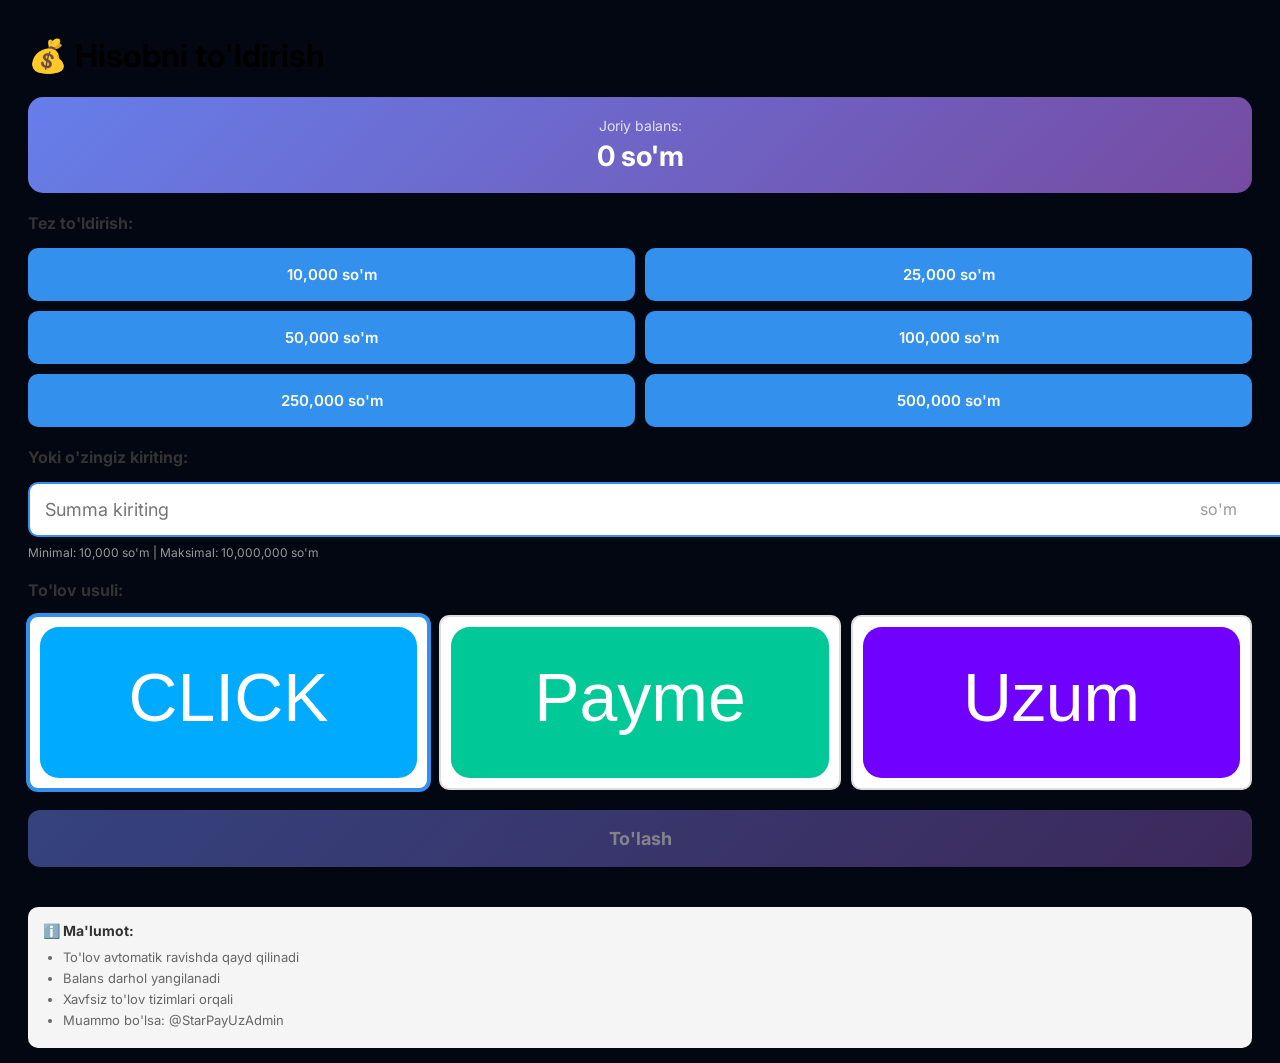
==== webapp/balance.html @ 5ebf3715 "Add automatic balance top-up system" ====
<!DOCTYPE html>
<html lang="uz">
<head>
    <meta charset="UTF-8">
    <meta name="viewport" content="width=device-width, initial-scale=1.0">
    <title>Hisobni to'ldirish - StarPayUz</title>
    <link rel="stylesheet" href="css/style.css">
    <script src="https://telegram.org/js/telegram-web-app.js"></script>
</head>
<body>
    <div class="container">
        <div class="header">
            <h1>💰 Hisobni to'ldirish</h1>
            <div class="balance-display">
                <span class="balance-label">Joriy balans:</span>
                <span class="balance-value" id="currentBalance">0 so'm</span>
            </div>
        </div>

        <div class="content">
            <div class="quick-amounts">
                <h3>Tez to'ldirish:</h3>
                <div class="amount-buttons">
                    <button class="amount-btn" data-amount="10000">10,000 so'm</button>
                    <button class="amount-btn" data-amount="25000">25,000 so'm</button>
                    <button class="amount-btn" data-amount="50000">50,000 so'm</button>
                    <button class="amount-btn" data-amount="100000">100,000 so'm</button>
                    <button class="amount-btn" data-amount="250000">250,000 so'm</button>
                    <button class="amount-btn" data-amount="500000">500,000 so'm</button>
                </div>
            </div>

            <div class="custom-amount">
                <h3>Yoki o'zingiz kiriting:</h3>
                <div class="input-group">
                    <input 
                        type="number" 
                        id="customAmount" 
                        placeholder="Summa kiriting"
                        min="10000"
                        max="10000000"
                        step="1000"
                    >
                    <span class="input-suffix">so'm</span>
                </div>
                <div class="input-hint">
                    Minimal: 10,000 so'm | Maksimal: 10,000,000 so'm
                </div>
            </div>

            <div class="payment-methods">
                <h3>To'lov usuli:</h3>
                <div class="method-buttons">
                    <button class="method-btn active" data-method="click">
                        <img src="data:image/svg+xml,%3Csvg xmlns='http://www.w3.org/2000/svg' viewBox='0 0 100 40'%3E%3Crect fill='%2300AAFF' width='100' height='40' rx='5'/%3E%3Ctext x='50' y='25' font-family='Arial' font-size='18' fill='white' text-anchor='middle'%3ECLICK%3C/text%3E%3C/svg%3E" alt="Click">
                    </button>
                    <button class="method-btn" data-method="payme">
                        <img src="data:image/svg+xml,%3Csvg xmlns='http://www.w3.org/2000/svg' viewBox='0 0 100 40'%3E%3Crect fill='%2300C896' width='100' height='40' rx='5'/%3E%3Ctext x='50' y='25' font-family='Arial' font-size='18' fill='white' text-anchor='middle'%3EPayme%3C/text%3E%3C/svg%3E" alt="Payme">
                    </button>
                    <button class="method-btn" data-method="uzum">
                        <img src="data:image/svg+xml,%3Csvg xmlns='http://www.w3.org/2000/svg' viewBox='0 0 100 40'%3E%3Crect fill='%237000FF' width='100' height='40' rx='5'/%3E%3Ctext x='50' y='25' font-family='Arial' font-size='18' fill='white' text-anchor='middle'%3EUzum%3C/text%3E%3C/svg%3E" alt="Uzum">
                    </button>
                </div>
            </div>

            <button class="submit-btn" id="submitBtn" disabled>
                To'lash
            </button>

            <div class="info-block">
                <h4>ℹ️ Ma'lumot:</h4>
                <ul>
                    <li>To'lov avtomatik ravishda qayd qilinadi</li>
                    <li>Balans darhol yangilanadi</li>
                    <li>Xavfsiz to'lov tizimlari orqali</li>
                    <li>Muammo bo'lsa: @StarPayUzAdmin</li>
                </ul>
            </div>
        </div>
    </div>

    <script src="js/common.js"></script>
    <script>
        let selectedAmount = 0;
        let selectedMethod = 'click';

        // Load balance
        loadUserBalance().then(balance => {
            document.getElementById('currentBalance').textContent = 
                balance.toLocaleString('uz-UZ') + ' so\'m';
        });

        // Quick amount buttons
        document.querySelectorAll('.amount-btn').forEach(btn => {
            btn.addEventListener('click', function() {
                document.querySelectorAll('.amount-btn').forEach(b => b.classList.remove('active'));
                this.classList.add('active');
                selectedAmount = parseInt(this.dataset.amount);
                document.getElementById('customAmount').value = '';
                updateSubmitButton();
            });
        });

        // Custom amount input
        document.getElementById('customAmount').addEventListener('input', function() {
            document.querySelectorAll('.amount-btn').forEach(b => b.classList.remove('active'));
            selectedAmount = parseInt(this.value) || 0;
            updateSubmitButton();
        });

        // Payment method buttons
        document.querySelectorAll('.method-btn').forEach(btn => {
            btn.addEventListener('click', function() {
                document.querySelectorAll('.method-btn').forEach(b => b.classList.remove('active'));
                this.classList.add('active');
                selectedMethod = this.dataset.method;
            });
        });

        function updateSubmitButton() {
            const btn = document.getElementById('submitBtn');
            if (selectedAmount >= 10000 && selectedAmount <= 10000000) {
                btn.disabled = false;
                btn.textContent = `${selectedAmount.toLocaleString('uz-UZ')} so'mni to'lash`;
            } else {
                btn.disabled = true;
                btn.textContent = 'To\'lash';
            }
        }

        // Submit payment
        document.getElementById('submitBtn').addEventListener('click', async function() {
            if (selectedAmount < 10000 || selectedAmount > 10000000) {
                tg.showAlert('Summa 10,000 dan 10,000,000 so\'m oralig\'ida bo\'lishi kerak');
                return;
            }

            this.disabled = true;
            this.textContent = 'Yuklanmoqda...';

            try {
                const orderId = 'topup_' + Date.now() + '_' + Math.random().toString(36).substr(2, 9);
                
                const response = await fetch(`${window.API_BASE}/api/payment/create`, {
                    method: 'POST',
                    headers: {
                        'Content-Type': 'application/json',
                        'X-Telegram-Init-Data': tg.initData
                    },
                    body: JSON.stringify({
                        amount: selectedAmount,
                        method: selectedMethod,
                        order_id: orderId,
                        telegram_id: tg.initDataUnsafe?.user?.id
                    })
                });

                const result = await response.json();

                if (result.ok && result.payment_url) {
                    // Open payment URL
                    tg.openLink(result.payment_url);
                    tg.showAlert('To\'lov sahifasi ochildi. To\'lovni amalga oshiring va botga qayting.');
                    tg.close();
                } else {
                    tg.showAlert(result.error || 'To\'lov yaratishda xatolik');
                    this.disabled = false;
                    updateSubmitButton();
                }
            } catch (error) {
                console.error('Payment error:', error);
                tg.showAlert('Xatolik yuz berdi. Iltimos qayta urinib ko\'ring.');
                this.disabled = false;
                updateSubmitButton();
            }
        });

        // Telegram WebApp styling
        tg.expand();
        tg.BackButton.show();
        tg.BackButton.onClick(() => tg.close());
    </script>

    <style>
        .balance-display {
            background: linear-gradient(135deg, #667eea 0%, #764ba2 100%);
            padding: 20px;
            border-radius: 15px;
            text-align: center;
            margin-bottom: 20px;
        }

        .balance-label {
            color: rgba(255, 255, 255, 0.8);
            font-size: 14px;
            display: block;
            margin-bottom: 5px;
        }

        .balance-value {
            color: white;
            font-size: 28px;
            font-weight: bold;
        }

        .quick-amounts h3,
        .custom-amount h3,
        .payment-methods h3 {
            margin: 20px 0 15px;
            font-size: 16px;
            color: var(--tg-theme-text-color, #333);
        }

        .amount-buttons {
            display: grid;
            grid-template-columns: repeat(2, 1fr);
            gap: 10px;
            margin-bottom: 20px;
        }

        .amount-btn {
            padding: 15px;
            background: var(--tg-theme-button-color, #3390ec);
            color: var(--tg-theme-button-text-color, white);
            border: 2px solid transparent;
            border-radius: 10px;
            font-size: 15px;
            font-weight: 600;
            cursor: pointer;
            transition: all 0.3s;
        }

        .amount-btn:active {
            transform: scale(0.95);
        }

        .amount-btn.active {
            background: var(--tg-theme-bg-color, white);
            color: var(--tg-theme-button-color, #3390ec);
            border-color: var(--tg-theme-button-color, #3390ec);
        }

        .input-group {
            position: relative;
            margin-bottom: 8px;
        }

        .input-group input {
            width: 100%;
            padding: 15px;
            padding-right: 70px;
            font-size: 18px;
            border: 2px solid var(--tg-theme-button-color, #3390ec);
            border-radius: 10px;
            background: var(--tg-theme-bg-color, white);
            color: var(--tg-theme-text-color, #333);
        }

        .input-suffix {
            position: absolute;
            right: 15px;
            top: 50%;
            transform: translateY(-50%);
            color: var(--tg-theme-hint-color, #999);
            font-size: 16px;
        }

        .input-hint {
            font-size: 12px;
            color: var(--tg-theme-hint-color, #999);
            margin-bottom: 20px;
        }

        .method-buttons {
            display: grid;
            grid-template-columns: repeat(3, 1fr);
            gap: 10px;
            margin-bottom: 20px;
        }

        .method-btn {
            padding: 10px;
            background: var(--tg-theme-bg-color, white);
            border: 2px solid var(--tg-theme-hint-color, #ddd);
            border-radius: 10px;
            cursor: pointer;
            transition: all 0.3s;
        }

        .method-btn img {
            width: 100%;
            height: auto;
            display: block;
        }

        .method-btn.active {
            border-color: var(--tg-theme-button-color, #3390ec);
            box-shadow: 0 0 0 2px var(--tg-theme-button-color, #3390ec);
        }

        .submit-btn {
            width: 100%;
            padding: 18px;
            background: linear-gradient(135deg, #667eea 0%, #764ba2 100%);
            color: white;
            border: none;
            border-radius: 12px;
            font-size: 18px;
            font-weight: bold;
            cursor: pointer;
            transition: all 0.3s;
            margin-bottom: 20px;
        }

        .submit-btn:disabled {
            opacity: 0.5;
            cursor: not-allowed;
        }

        .submit-btn:not(:disabled):active {
            transform: scale(0.98);
        }

        .info-block {
            background: var(--tg-theme-secondary-bg-color, #f5f5f5);
            padding: 15px;
            border-radius: 10px;
            margin-top: 20px;
        }

        .info-block h4 {
            margin: 0 0 10px;
            font-size: 14px;
            color: var(--tg-theme-text-color, #333);
        }

        .info-block ul {
            margin: 0;
            padding-left: 20px;
        }

        .info-block li {
            font-size: 13px;
            color: var(--tg-theme-hint-color, #666);
            margin-bottom: 5px;
        }
    </style>
</body>
</html>
---- webapp/css/style.css ----
/* StarPayUz - Custom Styles */
/* Напишите свой CSS здесь */
@import url('https://fonts.googleapis.com/css2?family=Inter:wght@400;500;600;700;800&display=swap');

* {
  font-family: 'Inter', sans-serif;
}

body {
  background-color: #030712;
  padding: 7px 20px;
}

button {
  background-color: #3B82F6;
  border: none;

}

body {
  font-family: 'Inter', sans-serif;
}
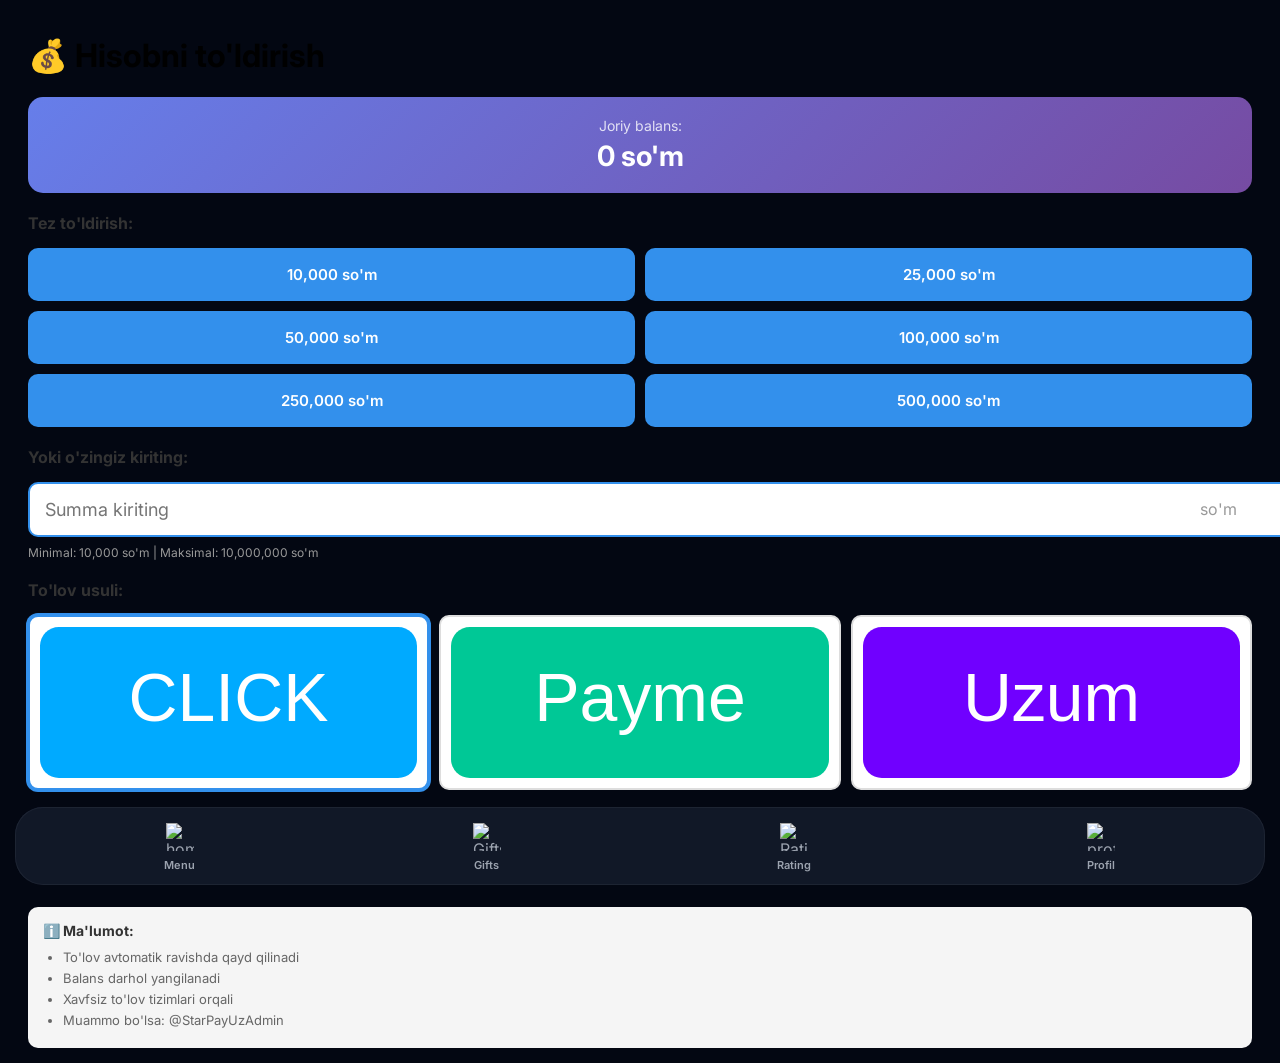
==== commit ed860e55: "Add consistent footer navigation to all webapp pages" ====
--- a/webapp/balance.html
+++ b/webapp/balance.html
@@ -179,7 +179,54 @@
         tg.expand();
         tg.BackButton.show();
         tg.BackButton.onClick(() => tg.close());
+
+        function openStars() {
+            window.location.href = 'stars.html';
+        }
+
+        function openGifts() {
+            window.location.href = 'gift.html';
+        }
+
+        function openReyting() {
+            window.location.href = 'index.html';
+        }
+
+        function openProfile() {
+            window.location.href = 'index.html';
+        }
     </script>
+
+    <!-- Bottom Navigation -->
+    <div class="bottom-nav">
+        <div class="nav-item" onclick="openStars()">
+            <div class="nav-icon">
+                <img src="./images/home.webp" alt="home">
+            </div>
+            <div class="nav-label">Menu</div>
+        </div>
+
+        <div class="nav-item" onclick="openGifts()">
+            <div class="nav-icon">
+                <img src="./images/gift.webp" alt="Gifts">
+            </div>
+            <div class="nav-label">Gifts</div>
+        </div>
+
+        <div class="nav-item" onclick="openReyting()">
+            <div class="nav-icon">
+                <img src="./images/rating.webp" alt="Rating">
+            </div>
+            <div class="nav-label">Rating</div>
+        </div>
+
+        <div class="nav-item" onclick="openProfile()">
+            <div class="nav-icon">
+                <img src="./images/profile.webp" alt="profile">
+            </div>
+            <div class="nav-label">Profil</div>
+        </div>
+    </div>
 
     <style>
         .balance-display {
@@ -344,6 +391,62 @@
             color: var(--tg-theme-hint-color, #666);
             margin-bottom: 5px;
         }
+
+        .bottom-nav {
+            position: fixed;
+            left: 15px;
+            right: 15px;
+            bottom: 15px;
+            z-index: 50;
+            background: #111827;
+            border: 1px solid rgba(255, 255, 255, .05);
+            border-radius: 28px;
+            padding: 12px 10px;
+            display: flex;
+            justify-content: space-around;
+            align-items: center;
+            backdrop-filter: blur(20px);
+            pointer-events: auto;
+        }
+
+        .nav-item {
+            display: flex;
+            flex-direction: column;
+            align-items: center;
+            justify-content: center;
+            gap: 4px;
+            width: 70px;
+            color: #9CA3AF;
+            cursor: pointer;
+            transition: .3s;
+        }
+
+        .nav-item:hover {
+            color: #fff;
+        }
+
+        .nav-item.active {
+            color: #3B82F6;
+        }
+
+        .nav-icon {
+            display: flex;
+            align-items: center;
+            justify-content: center;
+            height: 34px;
+        }
+
+        .nav-icon img {
+            width: 28px;
+            height: 28px;
+            object-fit: contain;
+        }
+
+        .nav-label {
+            font-size: 11px;
+            font-weight: 600;
+            color: inherit;
+        }
     </style>
 </body>
 </html>
